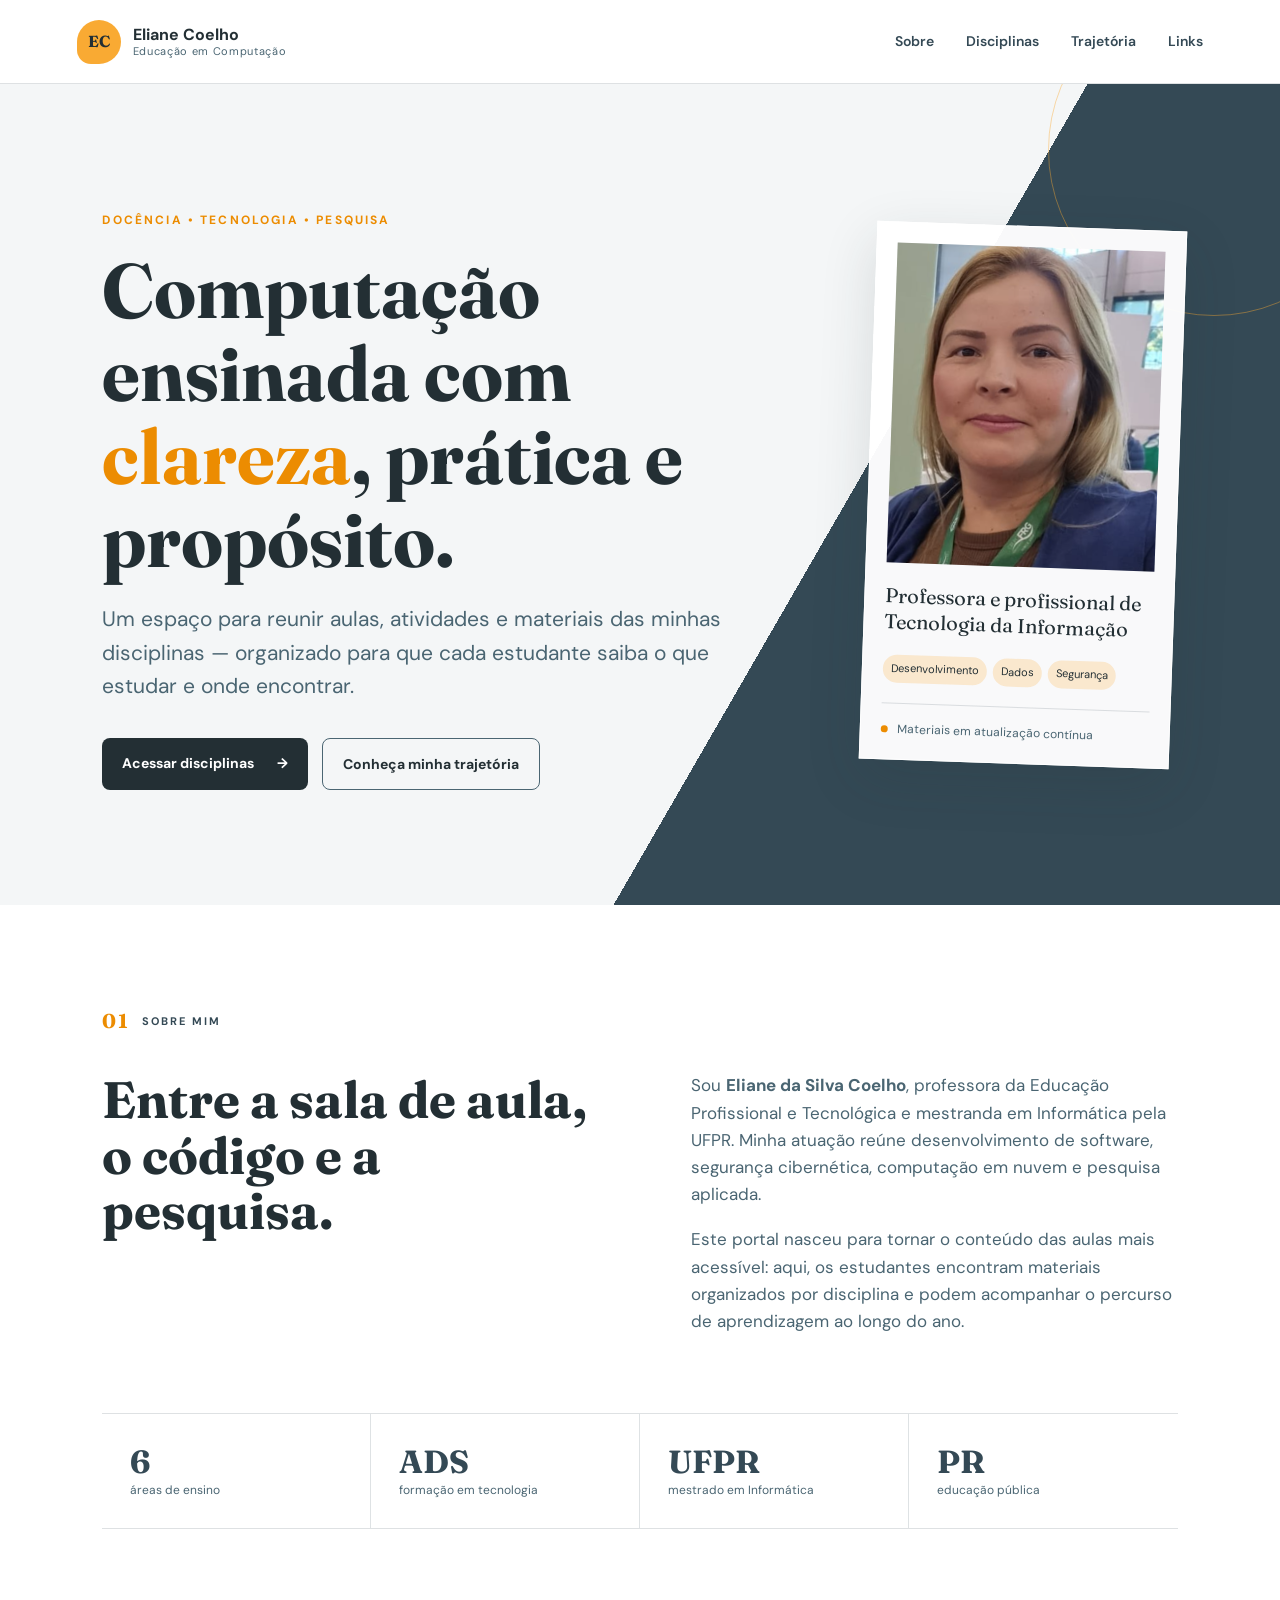
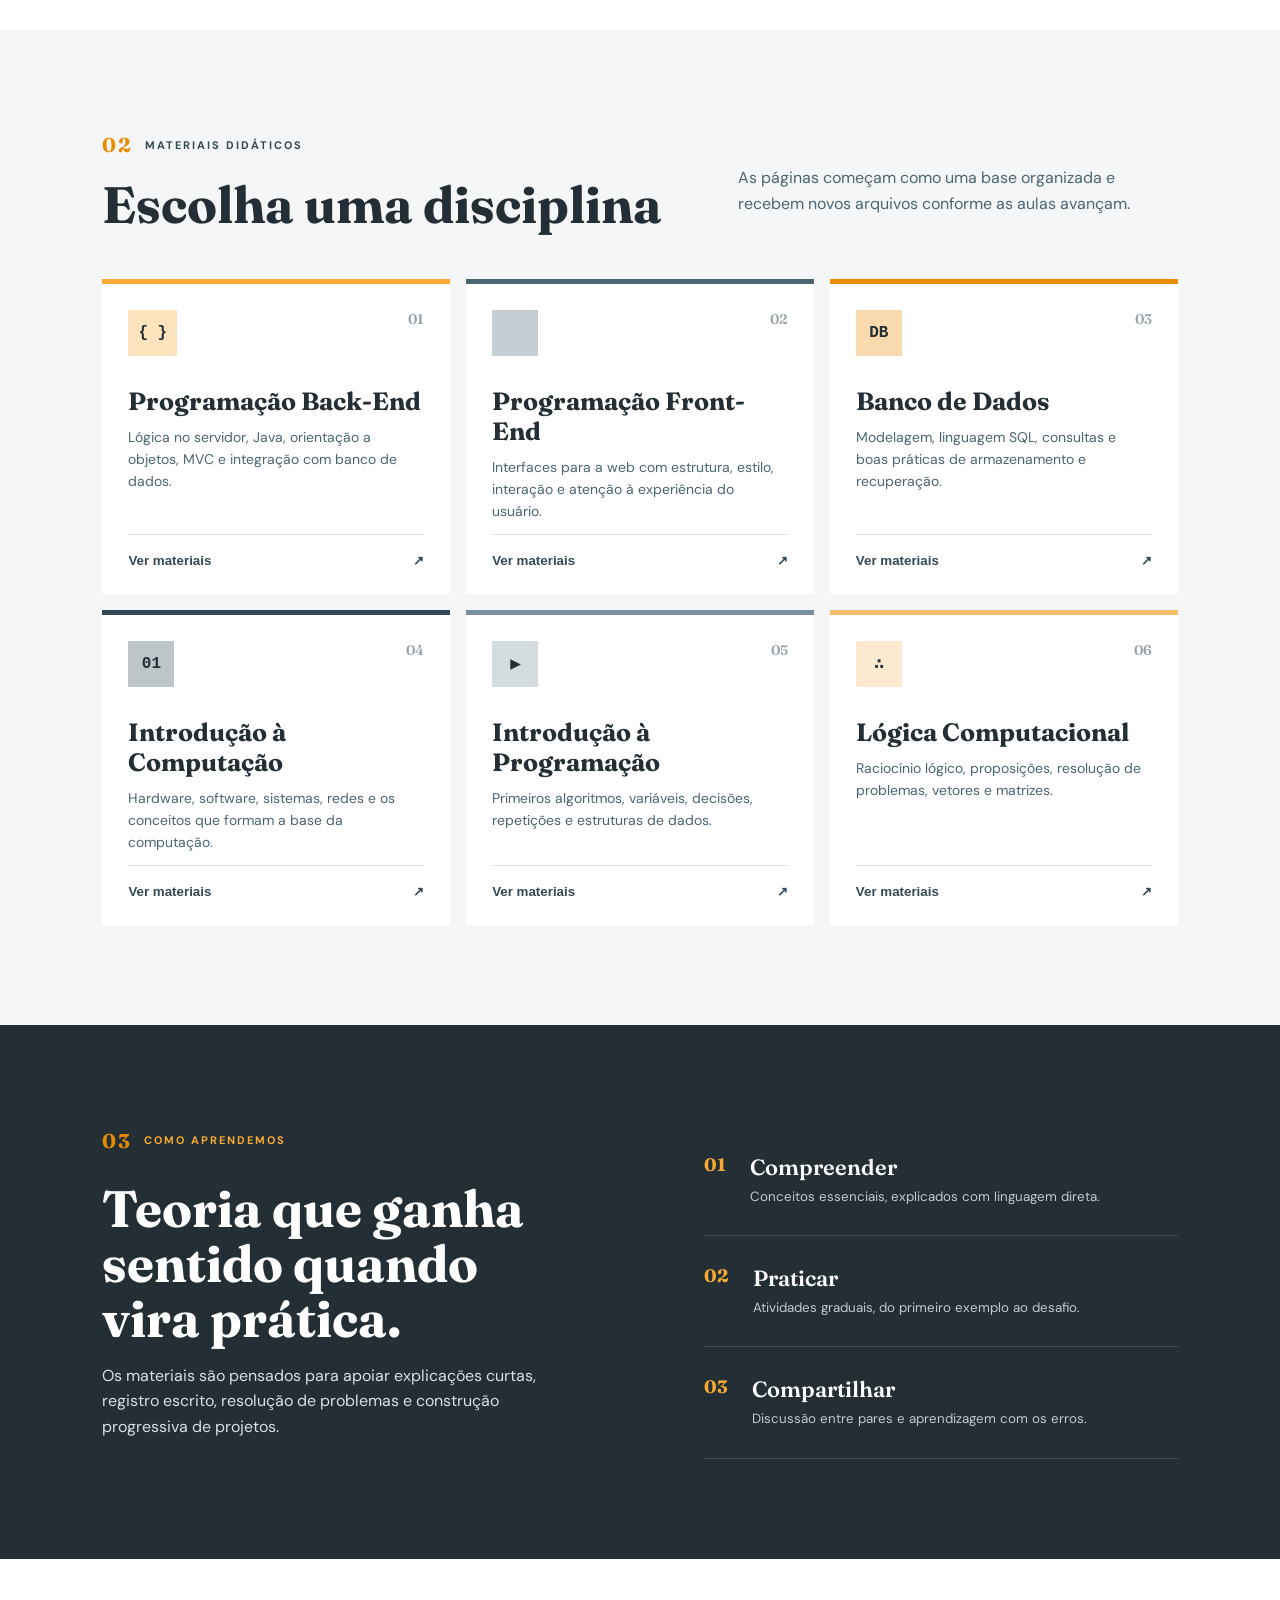
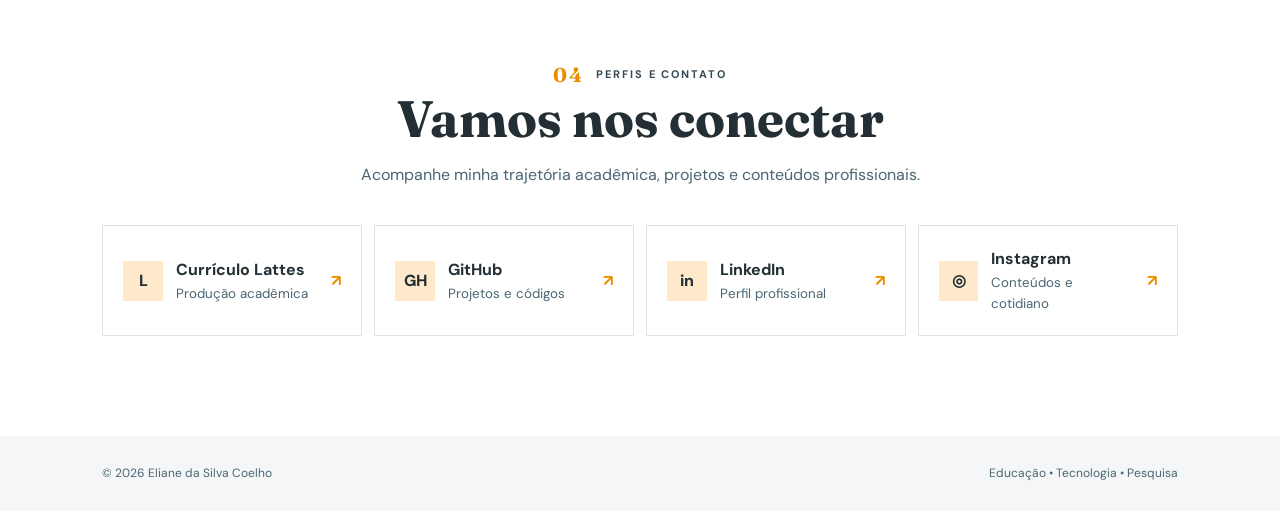
==== index.html @ 1f626c92 "Add files via upload" ====
<!doctype html>
<html lang="pt-BR">
<head>
  <meta charset="utf-8">
  <meta name="viewport" content="width=device-width, initial-scale=1">
  <meta name="description" content="Portal didático de Eliane da Silva Coelho — aulas, atividades e materiais de Computação.">
  <title>Prof.ª Eliane Coelho | Computação e Tecnologia</title>
  <link rel="preconnect" href="https://fonts.googleapis.com">
  <link rel="preconnect" href="https://fonts.gstatic.com" crossorigin>
  <link href="https://fonts.googleapis.com/css2?family=DM+Sans:wght@400;500;600;700&family=Fraunces:opsz,wght@9..144,600;9..144,700&display=swap" rel="stylesheet">
  <link rel="stylesheet" href="styles.css">
</head>
<body>
  <a class="skip-link" href="#conteudo">Ir para o conteúdo</a>
  <header class="topbar">
    <a class="brand" href="#inicio" aria-label="Página inicial de Eliane Coelho">
      <span class="brand-mark">EC</span>
      <span><strong>Eliane Coelho</strong><small>Educação em Computação</small></span>
    </a>
    <button class="menu-button" aria-label="Abrir menu" aria-expanded="false">☰</button>
    <nav class="nav" aria-label="Navegação principal">
      <a href="#sobre">Sobre</a><a href="#disciplinas">Disciplinas</a><a href="#trajetoria">Trajetória</a><a href="#contato">Links</a>
    </nav>
  </header>

  <main id="conteudo">
    <section class="hero" id="inicio">
      <div class="hero-copy">
        <p class="eyebrow">DOCÊNCIA • TECNOLOGIA • PESQUISA</p>
        <h1>Computação ensinada com <em>clareza</em>, prática e propósito.</h1>
        <p class="lead">Um espaço para reunir aulas, atividades e materiais das minhas disciplinas — organizado para que cada estudante saiba o que estudar e onde encontrar.</p>
        <div class="hero-actions">
          <a class="button primary" href="#disciplinas">Acessar disciplinas <span>→</span></a>
          <a class="button secondary" href="#sobre">Conheça minha trajetória</a>
        </div>
      </div>
      <aside class="hero-card" aria-label="Resumo profissional">
        <img class="portrait" src="eliane-coelho.png" alt="Eliane da Silva Coelho">
        <p>Professora e profissional de Tecnologia da Informação</p>
        <div class="mini-tags"><span>Desenvolvimento</span><span>Dados</span><span>Segurança</span></div>
        <div class="status"><i></i> Materiais em atualização contínua</div>
      </aside>
    </section>

    <section class="section intro" id="sobre">
      <div class="section-label"><span>01</span> SOBRE MIM</div>
      <div class="intro-grid">
        <h2>Entre a sala de aula, o código e a pesquisa.</h2>
        <div>
          <p>Sou <strong>Eliane da Silva Coelho</strong>, professora da Educação Profissional e Tecnológica e mestranda em Informática pela UFPR. Minha atuação reúne desenvolvimento de software, segurança cibernética, computação em nuvem e pesquisa aplicada.</p>
          <p>Este portal nasceu para tornar o conteúdo das aulas mais acessível: aqui, os estudantes encontram materiais organizados por disciplina e podem acompanhar o percurso de aprendizagem ao longo do ano.</p>
        </div>
      </div>
      <div class="facts">
        <div><strong>6</strong><span>áreas de ensino</span></div>
        <div><strong>ADS</strong><span>formação em tecnologia</span></div>
        <div><strong>UFPR</strong><span>mestrado em Informática</span></div>
        <div><strong>PR</strong><span>educação pública</span></div>
      </div>
    </section>

    <section class="section subjects" id="disciplinas">
      <div class="section-heading">
        <div><div class="section-label"><span>02</span> MATERIAIS DIDÁTICOS</div><h2>Escolha uma disciplina</h2></div>
        <p>As páginas começam como uma base organizada e recebem novos arquivos conforme as aulas avançam.</p>
      </div>
      <div class="subject-grid" id="subjectGrid"></div>
    </section>

    <section class="section method" id="trajetoria">
      <div class="method-copy">
        <div class="section-label light"><span>03</span> COMO APRENDEMOS</div>
        <h2>Teoria que ganha sentido quando vira prática.</h2>
        <p>Os materiais são pensados para apoiar explicações curtas, registro escrito, resolução de problemas e construção progressiva de projetos.</p>
      </div>
      <div class="method-list">
        <div><b>01</b><span><strong>Compreender</strong><small>Conceitos essenciais, explicados com linguagem direta.</small></span></div>
        <div><b>02</b><span><strong>Praticar</strong><small>Atividades graduais, do primeiro exemplo ao desafio.</small></span></div>
        <div><b>03</b><span><strong>Compartilhar</strong><small>Discussão entre pares e aprendizagem com os erros.</small></span></div>
      </div>
    </section>

    <section class="section links" id="contato">
      <div class="section-label"><span>04</span> PERFIS E CONTATO</div>
      <h2>Vamos nos conectar</h2>
      <p>Acompanhe minha trajetória acadêmica, projetos e conteúdos profissionais.</p>
      <div class="social-grid" id="socialGrid"></div>
    </section>
  </main>

  <footer><span>© <span id="year"></span> Eliane da Silva Coelho</span><span>Educação • Tecnologia • Pesquisa</span></footer>

  <dialog id="subjectModal">
    <button class="modal-close" aria-label="Fechar">×</button>
    <div id="modalContent"></div>
  </dialog>
  <script src="content.js"></script>
  <script src="app.js"></script>
</body>
</html>
---- styles.css ----
:root{--ink:#232f34;--slate:#4a6572;--navy:#344955;--orange:#f9aa33;--orange-dark:#ec8c01;--paper:#fff;--cloud:#f4f6f7;--mist:#e7ecee;--line:rgba(52,73,85,.16);--shadow:0 18px 55px rgba(35,47,52,.14)}
*{box-sizing:border-box}html{scroll-behavior:smooth}body{margin:0;background:var(--paper);color:var(--ink);font-family:"DM Sans",sans-serif;line-height:1.6}.skip-link{position:absolute;top:-60px;left:20px;background:var(--ink);color:#fff;padding:10px;z-index:100}.skip-link:focus{top:10px}.topbar{height:84px;display:flex;align-items:center;justify-content:space-between;padding:0 clamp(24px,6vw,88px);border-bottom:1px solid var(--line);background:rgba(255,255,255,.92);backdrop-filter:blur(12px);position:sticky;top:0;z-index:20}.brand{display:flex;align-items:center;gap:12px;color:var(--ink);text-decoration:none}.brand-mark{display:grid;place-items:center;width:44px;height:44px;border-radius:50% 50% 50% 14px;background:var(--orange);color:var(--ink);font-family:Fraunces;font-weight:700}.brand span:last-child{display:flex;flex-direction:column;line-height:1.2}.brand small{font-size:11px;letter-spacing:.06em;color:var(--slate)}.nav{display:flex;gap:32px}.nav a{color:var(--navy);text-decoration:none;font-size:14px;font-weight:600}.nav a:hover{color:var(--orange-dark)}.menu-button{display:none;border:0;background:none;font-size:24px}.hero{min-height:680px;padding:clamp(60px,9vw,120px) clamp(24px,8vw,120px);display:grid;grid-template-columns:minmax(0,1.5fr) minmax(300px,.7fr);align-items:center;gap:8vw;background:linear-gradient(120deg,var(--cloud) 0 62%,var(--navy) 62%);position:relative;overflow:hidden}.hero:before{content:"";position:absolute;width:330px;height:330px;border:1px solid rgba(249,170,51,.42);border-radius:50%;right:-100px;top:-100px}.eyebrow{color:var(--orange-dark);font-size:12px;font-weight:700;letter-spacing:.18em}.hero h1,.section h2,dialog h2{font-family:Fraunces,serif;line-height:1.08;margin:20px 0;color:var(--ink)}.hero h1{font-size:clamp(46px,6vw,82px);max-width:900px}.hero h1 em{color:var(--orange-dark);font-style:normal}.lead{max-width:700px;font-size:clamp(17px,1.7vw,21px);color:var(--slate)}.hero-actions{display:flex;gap:14px;margin-top:34px;flex-wrap:wrap}.button{padding:14px 20px;border-radius:8px;text-decoration:none;font-weight:700;font-size:14px}.primary{background:var(--ink);color:white}.primary span{margin-left:20px}.secondary{border:1px solid var(--slate);color:var(--ink)}.hero-card{background:rgba(255,255,255,.97);border:1px solid white;padding:20px;box-shadow:var(--shadow);transform:rotate(2deg);max-width:360px}.portrait{display:block;width:100%;height:320px;object-fit:cover;object-position:center 25%;background:var(--mist)}.hero-card>p{font-family:Fraunces;font-size:20px;line-height:1.3}.mini-tags{display:flex;gap:6px;flex-wrap:wrap}.mini-tags span{font-size:11px;background:rgba(249,170,51,.22);padding:5px 8px;border-radius:20px}.status{font-size:12px;color:var(--slate);border-top:1px solid var(--line);margin-top:20px;padding-top:16px}.status i{display:inline-block;width:7px;height:7px;border-radius:50%;background:var(--orange-dark);margin-right:6px}.section{padding:100px clamp(24px,8vw,120px)}.section-label{display:flex;gap:12px;align-items:center;font-size:11px;font-weight:700;letter-spacing:.18em;color:var(--navy)}.section-label span{font-family:Fraunces;font-size:20px;color:var(--orange-dark)}.intro-grid{display:grid;grid-template-columns:1fr 1fr;gap:8vw;margin-top:35px}.section h2{font-size:clamp(36px,4vw,58px);margin:0}.intro-grid p{font-size:17px;color:var(--slate);margin:0 0 18px}.facts{display:grid;grid-template-columns:repeat(4,1fr);margin-top:60px;border-top:1px solid var(--line);border-bottom:1px solid var(--line)}.facts div{padding:28px;border-right:1px solid var(--line);display:flex;flex-direction:column}.facts div:last-child{border:0}.facts strong{font:700 32px Fraunces;color:var(--navy)}.facts span{font-size:12px;color:var(--slate)}.subjects{background:var(--cloud)}.section-heading{display:flex;justify-content:space-between;align-items:end;gap:40px;margin-bottom:46px}.section-heading h2{margin-top:16px}.section-heading>p{max-width:440px;color:var(--slate)}.subject-grid{display:grid;grid-template-columns:repeat(3,1fr);gap:16px}.subject-card{background:var(--paper);padding:26px;min-height:315px;border-top:5px solid var(--accent);transition:.25s ease;display:flex;flex-direction:column}.subject-card:hover{transform:translateY(-5px);box-shadow:var(--shadow)}.subject-card.green{--accent:var(--orange)}.subject-card.rose{--accent:var(--slate)}.subject-card.sand{--accent:var(--orange-dark)}.subject-card.blue{--accent:var(--navy)}.subject-card.plum{--accent:#78909b}.subject-card.coral{--accent:#f4bd68}.card-top{display:flex;justify-content:space-between}.subject-icon{height:46px;min-width:46px;padding:0 10px;display:grid;place-items:center;background:color-mix(in srgb,var(--accent),white 68%);color:var(--ink);font:700 16px monospace}.card-number{font:600 14px Fraunces;color:#94a1a6}.subject-card h3{font:700 25px Fraunces;color:var(--ink);margin:30px 0 10px}.subject-card p{font-size:14px;color:var(--slate);margin:0}.card-link{margin-top:auto;padding:18px 0 0;border:0;border-top:1px solid var(--line);background:none;color:var(--navy);display:flex;justify-content:space-between;font-weight:700;cursor:pointer}.method{background:var(--ink);color:#fff;display:grid;grid-template-columns:1fr 1fr;gap:10vw}.section-label.light{color:var(--orange)}.method h2{color:white;margin-top:24px}.method-copy p{color:#d8e0e3;max-width:600px}.method-list>div{display:flex;gap:24px;padding:28px 0;border-bottom:1px solid rgba(255,255,255,.15)}.method-list b{color:var(--orange);font:700 18px Fraunces}.method-list span{display:flex;flex-direction:column}.method-list strong{font:600 22px Fraunces}.method-list small{color:#bfcbd0;margin-top:5px}.links{text-align:center}.links .section-label{justify-content:center}.links>p{color:var(--slate)}.social-grid{display:grid;grid-template-columns:repeat(4,1fr);gap:12px;margin-top:38px;text-align:left}.social-card{display:flex;align-items:center;gap:13px;border:1px solid var(--line);padding:20px;text-decoration:none;color:var(--ink);transition:.2s}.social-card:hover{border-color:var(--orange);transform:translateY(-3px)}.social-icon{display:grid;place-items:center;width:40px;height:40px;background:rgba(249,170,51,.25);font-weight:800}.social-card span:nth-child(2){display:flex;flex-direction:column}.social-card small{color:var(--slate)}.social-card b{margin-left:auto;color:var(--orange-dark)}footer{padding:28px clamp(24px,8vw,120px);background:var(--cloud);display:flex;justify-content:space-between;font-size:12px;color:var(--slate)}dialog{width:min(680px,calc(100% - 32px));border:0;padding:40px;box-shadow:0 30px 100px rgba(20,40,34,.3);background:var(--paper)}dialog::backdrop{background:rgba(35,47,52,.68);backdrop-filter:blur(4px)}.modal-close{position:absolute;right:18px;top:12px;border:0;background:none;font-size:32px;color:var(--navy);cursor:pointer}.material-list{margin-top:30px}.material-list div{display:grid;grid-template-columns:42px 1fr;gap:0 12px;padding:17px 0;border-top:1px solid var(--line)}.material-list span{grid-row:1/3;color:var(--orange-dark);font:700 18px Fraunces}.material-list small{color:var(--slate)}
@media(max-width:900px){.nav{display:none;position:absolute;top:84px;left:0;right:0;background:var(--paper);padding:25px;flex-direction:column;box-shadow:var(--shadow)}.menu-open .nav{display:flex}.menu-button{display:block}.hero{grid-template-columns:1fr;background:linear-gradient(145deg,var(--cloud),var(--mist));padding-top:70px}.hero-card{max-width:420px;transform:none}.intro-grid,.method{grid-template-columns:1fr}.subject-grid{grid-template-columns:repeat(2,1fr)}.social-grid{grid-template-columns:repeat(2,1fr)}}
@media(max-width:600px){.topbar{height:72px}.brand small{display:none}.hero{min-height:auto}.hero h1{font-size:44px}.section{padding:70px 22px}.intro-grid{gap:25px}.facts{grid-template-columns:repeat(2,1fr)}.facts div:nth-child(2){border-right:0}.section-heading{display:block}.subject-grid,.social-grid{grid-template-columns:1fr}.method{gap:30px}footer{flex-direction:column;gap:8px}dialog{padding:32px 22px}}
@media(prefers-reduced-motion:reduce){html{scroll-behavior:auto}*{transition:none!important}}
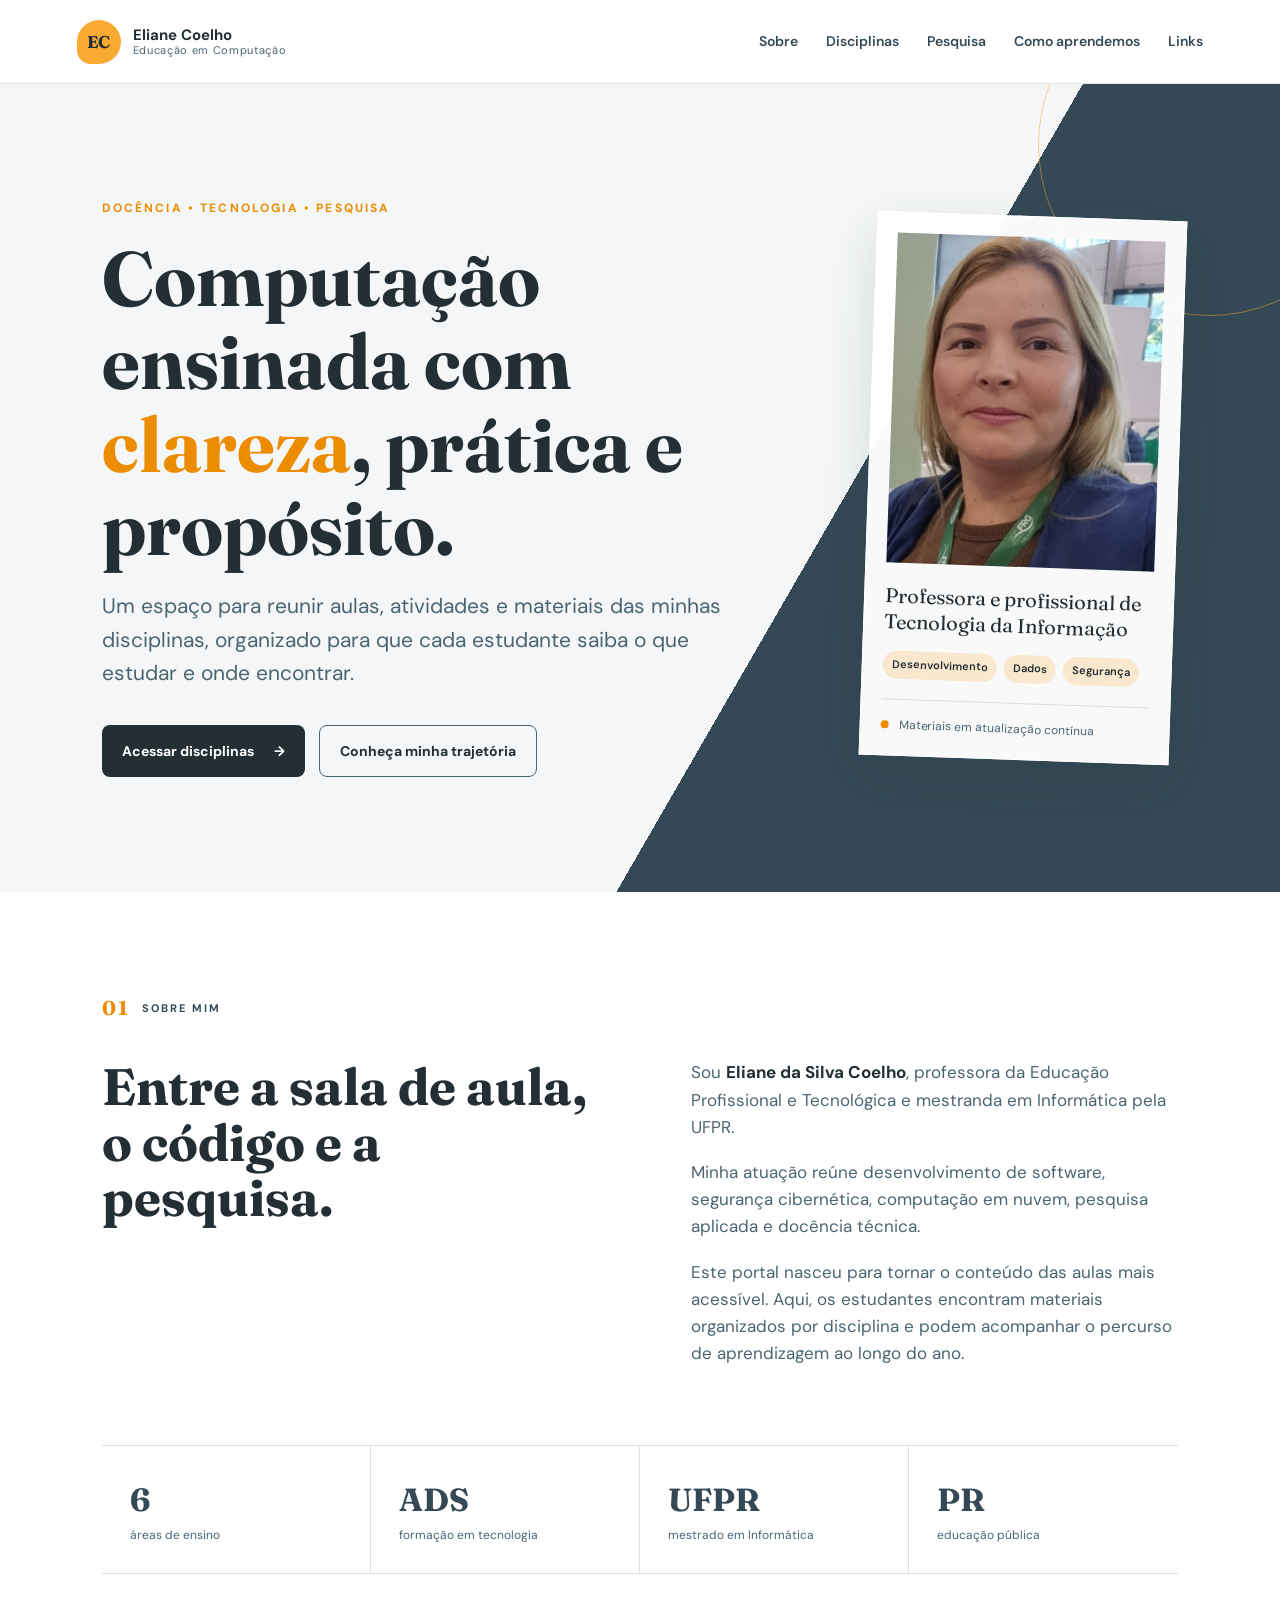
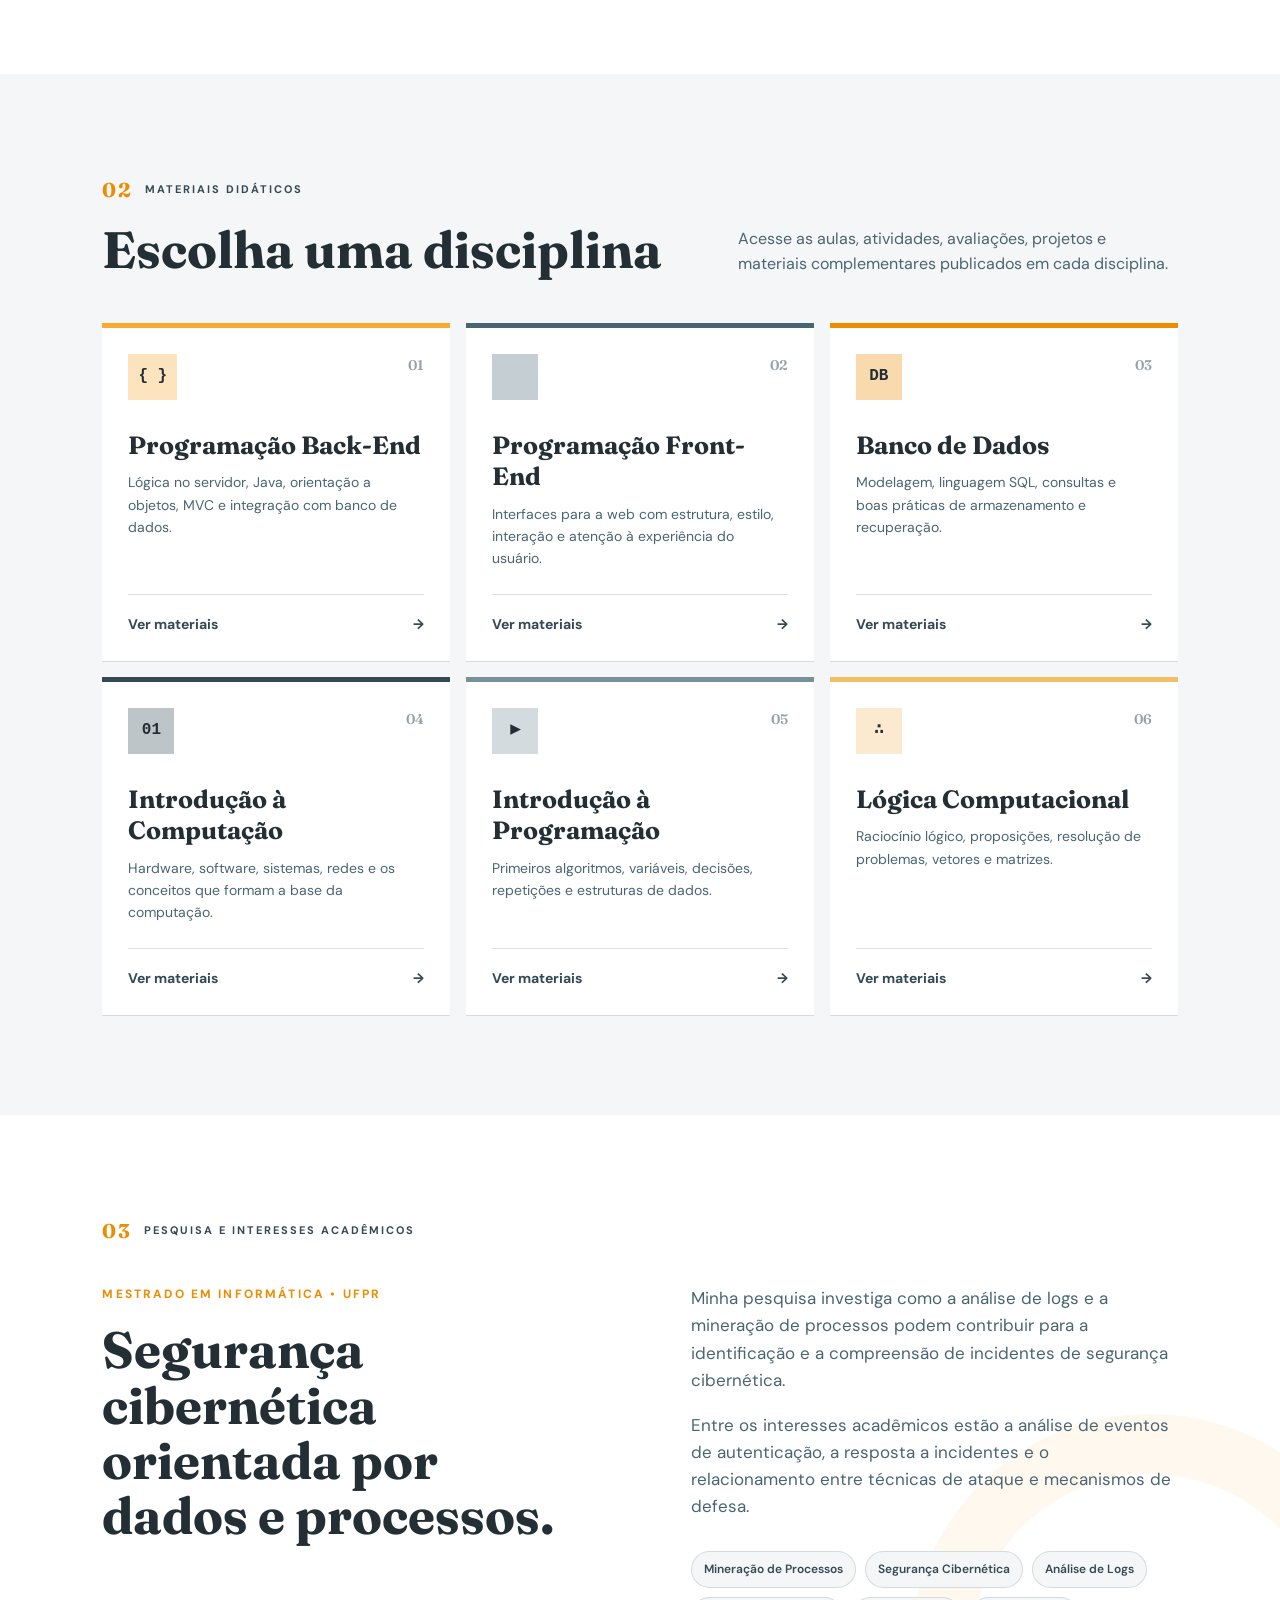
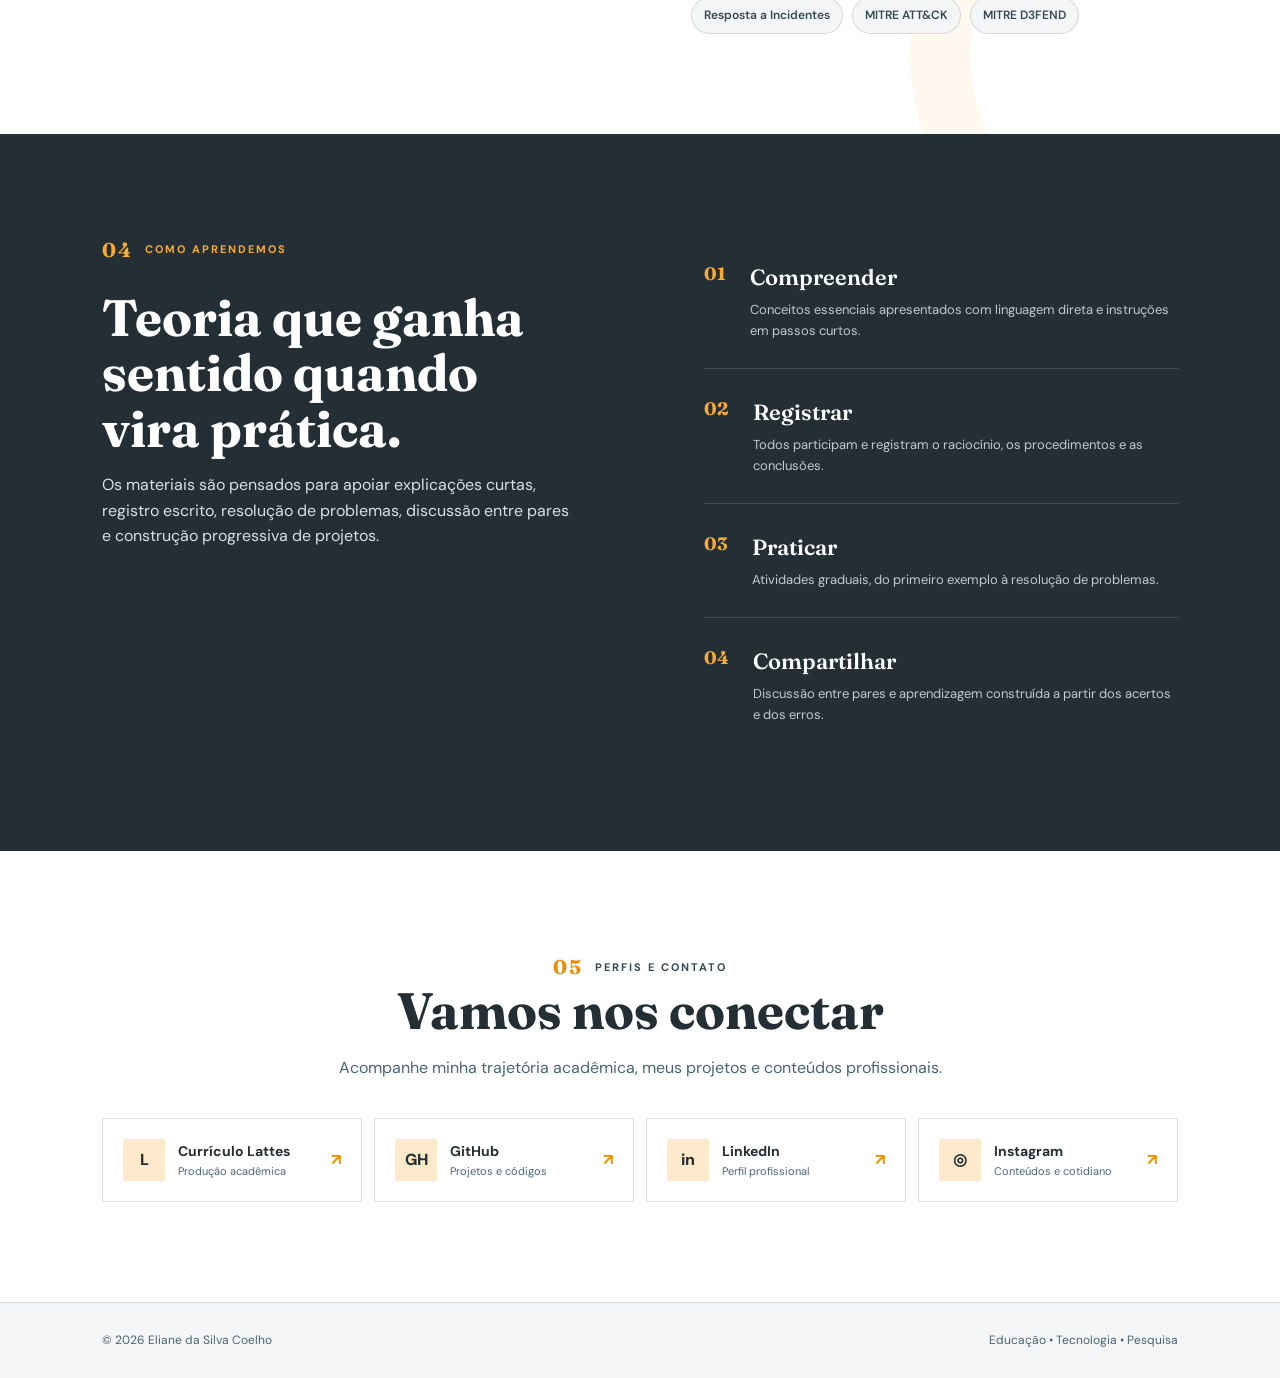
==== commit 16b5c9db: "first commit" ====
--- a/index.html
+++ b/index.html
@@ -2,99 +2,439 @@
 <html lang="pt-BR">
 <head>
   <meta charset="utf-8">
-  <meta name="viewport" content="width=device-width, initial-scale=1">
-  <meta name="description" content="Portal didático de Eliane da Silva Coelho — aulas, atividades e materiais de Computação.">
+
+  <meta
+    name="viewport"
+    content="width=device-width, initial-scale=1"
+  >
+
+  <meta
+    name="description"
+    content="Portal didático de Eliane da Silva Coelho — aulas, atividades e materiais de Computação."
+  >
+
   <title>Prof.ª Eliane Coelho | Computação e Tecnologia</title>
+
   <link rel="preconnect" href="https://fonts.googleapis.com">
-  <link rel="preconnect" href="https://fonts.gstatic.com" crossorigin>
-  <link href="https://fonts.googleapis.com/css2?family=DM+Sans:wght@400;500;600;700&family=Fraunces:opsz,wght@9..144,600;9..144,700&display=swap" rel="stylesheet">
+
+  <link
+    rel="preconnect"
+    href="https://fonts.gstatic.com"
+    crossorigin
+  >
+
+  <link
+    href="https://fonts.googleapis.com/css2?family=DM+Sans:wght@400;500;600;700&family=Fraunces:opsz,wght@9..144,600;9..144,700&display=swap"
+    rel="stylesheet"
+  >
+
   <link rel="stylesheet" href="styles.css">
 </head>
+
 <body>
-  <a class="skip-link" href="#conteudo">Ir para o conteúdo</a>
+
+  <a class="skip-link" href="#conteudo">
+    Ir para o conteúdo
+  </a>
+
   <header class="topbar">
-    <a class="brand" href="#inicio" aria-label="Página inicial de Eliane Coelho">
+
+    <a
+      class="brand"
+      href="#inicio"
+      aria-label="Página inicial de Eliane Coelho"
+    >
       <span class="brand-mark">EC</span>
-      <span><strong>Eliane Coelho</strong><small>Educação em Computação</small></span>
+
+      <span>
+        <strong>Eliane Coelho</strong>
+        <small>Educação em Computação</small>
+      </span>
     </a>
-    <button class="menu-button" aria-label="Abrir menu" aria-expanded="false">☰</button>
+
+    <button
+      class="menu-button"
+      aria-label="Abrir menu"
+      aria-expanded="false"
+    >
+      ☰
+    </button>
+
     <nav class="nav" aria-label="Navegação principal">
-      <a href="#sobre">Sobre</a><a href="#disciplinas">Disciplinas</a><a href="#trajetoria">Trajetória</a><a href="#contato">Links</a>
+      <a href="#sobre">Sobre</a>
+      <a href="#disciplinas">Disciplinas</a>
+      <a href="#pesquisa">Pesquisa</a>
+      <a href="#metodologia">Como aprendemos</a>
+      <a href="#contato">Links</a>
     </nav>
+
   </header>
 
   <main id="conteudo">
+
+    <!-- APRESENTAÇÃO -->
+
     <section class="hero" id="inicio">
+
       <div class="hero-copy">
-        <p class="eyebrow">DOCÊNCIA • TECNOLOGIA • PESQUISA</p>
-        <h1>Computação ensinada com <em>clareza</em>, prática e propósito.</h1>
-        <p class="lead">Um espaço para reunir aulas, atividades e materiais das minhas disciplinas — organizado para que cada estudante saiba o que estudar e onde encontrar.</p>
+
+        <p class="eyebrow">
+          DOCÊNCIA • TECNOLOGIA • PESQUISA
+        </p>
+
+        <h1>
+          Computação ensinada com
+          <em>clareza</em>, prática e propósito.
+        </h1>
+
+        <p class="lead">
+          Um espaço para reunir aulas, atividades e materiais
+          das minhas disciplinas, organizado para que cada
+          estudante saiba o que estudar e onde encontrar.
+        </p>
+
         <div class="hero-actions">
-          <a class="button primary" href="#disciplinas">Acessar disciplinas <span>→</span></a>
-          <a class="button secondary" href="#sobre">Conheça minha trajetória</a>
-        </div>
-      </div>
-      <aside class="hero-card" aria-label="Resumo profissional">
-        <img class="portrait" src="eliane-coelho.png" alt="Eliane da Silva Coelho">
-        <p>Professora e profissional de Tecnologia da Informação</p>
-        <div class="mini-tags"><span>Desenvolvimento</span><span>Dados</span><span>Segurança</span></div>
-        <div class="status"><i></i> Materiais em atualização contínua</div>
+
+          <a class="button primary" href="#disciplinas">
+            Acessar disciplinas
+            <span>→</span>
+          </a>
+
+          <a class="button secondary" href="#sobre">
+            Conheça minha trajetória
+          </a>
+
+        </div>
+
+      </div>
+
+      <aside
+        class="hero-card"
+        aria-label="Resumo profissional"
+      >
+
+        <img
+          class="portrait"
+          src="eliane-coelho.png"
+          alt="Eliane da Silva Coelho"
+        >
+
+        <p>
+          Professora e profissional de Tecnologia da Informação
+        </p>
+
+        <div class="mini-tags">
+          <span>Desenvolvimento</span>
+          <span>Dados</span>
+          <span>Segurança</span>
+        </div>
+
+        <div class="status">
+          <i></i>
+          Materiais em atualização contínua
+        </div>
+
       </aside>
-    </section>
+
+    </section>
+
+    <!-- SOBRE MIM -->
 
     <section class="section intro" id="sobre">
-      <div class="section-label"><span>01</span> SOBRE MIM</div>
+
+      <div class="section-label">
+        <span>01</span>
+        SOBRE MIM
+      </div>
+
       <div class="intro-grid">
-        <h2>Entre a sala de aula, o código e a pesquisa.</h2>
-        <div>
-          <p>Sou <strong>Eliane da Silva Coelho</strong>, professora da Educação Profissional e Tecnológica e mestranda em Informática pela UFPR. Minha atuação reúne desenvolvimento de software, segurança cibernética, computação em nuvem e pesquisa aplicada.</p>
-          <p>Este portal nasceu para tornar o conteúdo das aulas mais acessível: aqui, os estudantes encontram materiais organizados por disciplina e podem acompanhar o percurso de aprendizagem ao longo do ano.</p>
-        </div>
-      </div>
+
+        <h2>
+          Entre a sala de aula, o código e a pesquisa.
+        </h2>
+
+        <div>
+
+          <p>
+            Sou <strong>Eliane da Silva Coelho</strong>,
+            professora da Educação Profissional e Tecnológica
+            e mestranda em Informática pela UFPR.
+          </p>
+
+          <p>
+            Minha atuação reúne desenvolvimento de software,
+            segurança cibernética, computação em nuvem,
+            pesquisa aplicada e docência técnica.
+          </p>
+
+          <p>
+            Este portal nasceu para tornar o conteúdo das aulas
+            mais acessível. Aqui, os estudantes encontram
+            materiais organizados por disciplina e podem
+            acompanhar o percurso de aprendizagem ao longo
+            do ano.
+          </p>
+
+        </div>
+
+      </div>
+
       <div class="facts">
-        <div><strong>6</strong><span>áreas de ensino</span></div>
-        <div><strong>ADS</strong><span>formação em tecnologia</span></div>
-        <div><strong>UFPR</strong><span>mestrado em Informática</span></div>
-        <div><strong>PR</strong><span>educação pública</span></div>
-      </div>
-    </section>
+
+        <div>
+          <strong>6</strong>
+          <span>áreas de ensino</span>
+        </div>
+
+        <div>
+          <strong>ADS</strong>
+          <span>formação em tecnologia</span>
+        </div>
+
+        <div>
+          <strong>UFPR</strong>
+          <span>mestrado em Informática</span>
+        </div>
+
+        <div>
+          <strong>PR</strong>
+          <span>educação pública</span>
+        </div>
+
+      </div>
+
+    </section>
+
+    <!-- DISCIPLINAS -->
 
     <section class="section subjects" id="disciplinas">
+
       <div class="section-heading">
-        <div><div class="section-label"><span>02</span> MATERIAIS DIDÁTICOS</div><h2>Escolha uma disciplina</h2></div>
-        <p>As páginas começam como uma base organizada e recebem novos arquivos conforme as aulas avançam.</p>
-      </div>
-      <div class="subject-grid" id="subjectGrid"></div>
-    </section>
-
-    <section class="section method" id="trajetoria">
+
+        <div>
+
+          <div class="section-label">
+            <span>02</span>
+            MATERIAIS DIDÁTICOS
+          </div>
+
+          <h2>Escolha uma disciplina</h2>
+
+        </div>
+
+        <p>
+          Acesse as aulas, atividades, avaliações, projetos
+          e materiais complementares publicados em cada
+          disciplina.
+        </p>
+
+      </div>
+
+      <!-- Os cards serão criados automaticamente pelo app.js -->
+
+      <div
+        class="subject-grid"
+        id="subjectGrid"
+        aria-live="polite"
+      ></div>
+
+    </section>
+
+    <!-- PESQUISA -->
+
+    <section class="section research" id="pesquisa">
+
+      <div class="section-label">
+        <span>03</span>
+        PESQUISA E INTERESSES ACADÊMICOS
+      </div>
+
+      <div class="research-grid">
+
+        <div class="research-heading">
+
+          <p class="eyebrow">
+            MESTRADO EM INFORMÁTICA • UFPR
+          </p>
+
+          <h2>
+            Segurança cibernética orientada por dados e processos.
+          </h2>
+
+        </div>
+
+        <div class="research-content">
+
+          <p>
+            Minha pesquisa investiga como a análise de logs e
+            a mineração de processos podem contribuir para a
+            identificação e a compreensão de incidentes de
+            segurança cibernética.
+          </p>
+
+          <p>
+            Entre os interesses acadêmicos estão a análise de
+            eventos de autenticação, a resposta a incidentes e
+            o relacionamento entre técnicas de ataque e
+            mecanismos de defesa.
+          </p>
+
+          <div class="research-topics">
+
+            <span>Mineração de Processos</span>
+            <span>Segurança Cibernética</span>
+            <span>Análise de Logs</span>
+            <span>Resposta a Incidentes</span>
+            <span>MITRE ATT&amp;CK</span>
+            <span>MITRE D3FEND</span>
+
+          </div>
+
+        </div>
+
+      </div>
+
+    </section>
+
+    <!-- COMO APRENDEMOS -->
+
+    <section
+      class="section method"
+      id="metodologia"
+    >
+
       <div class="method-copy">
-        <div class="section-label light"><span>03</span> COMO APRENDEMOS</div>
-        <h2>Teoria que ganha sentido quando vira prática.</h2>
-        <p>Os materiais são pensados para apoiar explicações curtas, registro escrito, resolução de problemas e construção progressiva de projetos.</p>
-      </div>
+
+        <div class="section-label light">
+          <span>04</span>
+          COMO APRENDEMOS
+        </div>
+
+        <h2>
+          Teoria que ganha sentido quando vira prática.
+        </h2>
+
+        <p>
+          Os materiais são pensados para apoiar explicações
+          curtas, registro escrito, resolução de problemas,
+          discussão entre pares e construção progressiva
+          de projetos.
+        </p>
+
+      </div>
+
       <div class="method-list">
-        <div><b>01</b><span><strong>Compreender</strong><small>Conceitos essenciais, explicados com linguagem direta.</small></span></div>
-        <div><b>02</b><span><strong>Praticar</strong><small>Atividades graduais, do primeiro exemplo ao desafio.</small></span></div>
-        <div><b>03</b><span><strong>Compartilhar</strong><small>Discussão entre pares e aprendizagem com os erros.</small></span></div>
-      </div>
-    </section>
+
+        <div>
+          <b>01</b>
+
+          <span>
+            <strong>Compreender</strong>
+
+            <small>
+              Conceitos essenciais apresentados com linguagem
+              direta e instruções em passos curtos.
+            </small>
+          </span>
+        </div>
+
+        <div>
+          <b>02</b>
+
+          <span>
+            <strong>Registrar</strong>
+
+            <small>
+              Todos participam e registram o raciocínio,
+              os procedimentos e as conclusões.
+            </small>
+          </span>
+        </div>
+
+        <div>
+          <b>03</b>
+
+          <span>
+            <strong>Praticar</strong>
+
+            <small>
+              Atividades graduais, do primeiro exemplo
+              à resolução de problemas.
+            </small>
+          </span>
+        </div>
+
+        <div>
+          <b>04</b>
+
+          <span>
+            <strong>Compartilhar</strong>
+
+            <small>
+              Discussão entre pares e aprendizagem construída
+              a partir dos acertos e dos erros.
+            </small>
+          </span>
+        </div>
+
+      </div>
+
+    </section>
+
+    <!-- PERFIS PROFISSIONAIS -->
 
     <section class="section links" id="contato">
-      <div class="section-label"><span>04</span> PERFIS E CONTATO</div>
+
+      <div class="section-label">
+        <span>05</span>
+        PERFIS E CONTATO
+      </div>
+
       <h2>Vamos nos conectar</h2>
-      <p>Acompanhe minha trajetória acadêmica, projetos e conteúdos profissionais.</p>
-      <div class="social-grid" id="socialGrid"></div>
-    </section>
+
+      <p>
+        Acompanhe minha trajetória acadêmica,
+        meus projetos e conteúdos profissionais.
+      </p>
+
+      <!-- Os links serão criados pelo content.js e app.js -->
+
+      <div
+        class="social-grid"
+        id="socialGrid"
+      ></div>
+
+    </section>
+
   </main>
 
-  <footer><span>© <span id="year"></span> Eliane da Silva Coelho</span><span>Educação • Tecnologia • Pesquisa</span></footer>
-
-  <dialog id="subjectModal">
-    <button class="modal-close" aria-label="Fechar">×</button>
-    <div id="modalContent"></div>
-  </dialog>
+  <footer>
+
+    <span>
+      © <span id="year"></span>
+      Eliane da Silva Coelho
+    </span>
+
+    <span>
+      Educação • Tecnologia • Pesquisa
+    </span>
+
+  </footer>
+
+  <!--
+    content.js:
+    informações das disciplinas e links pessoais.
+
+    materiais.js:
+    cadastro de aulas, atividades e avaliações.
+
+    app.js:
+    criação automática dos cards e funcionamento do menu.
+  -->
+
   <script src="content.js"></script>
+  <script src="materiais.js"></script>
   <script src="app.js"></script>
+
 </body>
-</html>
+</html>
--- a/styles.css
+++ b/styles.css
@@ -1,5 +1,1302 @@
-:root{--ink:#232f34;--slate:#4a6572;--navy:#344955;--orange:#f9aa33;--orange-dark:#ec8c01;--paper:#fff;--cloud:#f4f6f7;--mist:#e7ecee;--line:rgba(52,73,85,.16);--shadow:0 18px 55px rgba(35,47,52,.14)}
-*{box-sizing:border-box}html{scroll-behavior:smooth}body{margin:0;background:var(--paper);color:var(--ink);font-family:"DM Sans",sans-serif;line-height:1.6}.skip-link{position:absolute;top:-60px;left:20px;background:var(--ink);color:#fff;padding:10px;z-index:100}.skip-link:focus{top:10px}.topbar{height:84px;display:flex;align-items:center;justify-content:space-between;padding:0 clamp(24px,6vw,88px);border-bottom:1px solid var(--line);background:rgba(255,255,255,.92);backdrop-filter:blur(12px);position:sticky;top:0;z-index:20}.brand{display:flex;align-items:center;gap:12px;color:var(--ink);text-decoration:none}.brand-mark{display:grid;place-items:center;width:44px;height:44px;border-radius:50% 50% 50% 14px;background:var(--orange);color:var(--ink);font-family:Fraunces;font-weight:700}.brand span:last-child{display:flex;flex-direction:column;line-height:1.2}.brand small{font-size:11px;letter-spacing:.06em;color:var(--slate)}.nav{display:flex;gap:32px}.nav a{color:var(--navy);text-decoration:none;font-size:14px;font-weight:600}.nav a:hover{color:var(--orange-dark)}.menu-button{display:none;border:0;background:none;font-size:24px}.hero{min-height:680px;padding:clamp(60px,9vw,120px) clamp(24px,8vw,120px);display:grid;grid-template-columns:minmax(0,1.5fr) minmax(300px,.7fr);align-items:center;gap:8vw;background:linear-gradient(120deg,var(--cloud) 0 62%,var(--navy) 62%);position:relative;overflow:hidden}.hero:before{content:"";position:absolute;width:330px;height:330px;border:1px solid rgba(249,170,51,.42);border-radius:50%;right:-100px;top:-100px}.eyebrow{color:var(--orange-dark);font-size:12px;font-weight:700;letter-spacing:.18em}.hero h1,.section h2,dialog h2{font-family:Fraunces,serif;line-height:1.08;margin:20px 0;color:var(--ink)}.hero h1{font-size:clamp(46px,6vw,82px);max-width:900px}.hero h1 em{color:var(--orange-dark);font-style:normal}.lead{max-width:700px;font-size:clamp(17px,1.7vw,21px);color:var(--slate)}.hero-actions{display:flex;gap:14px;margin-top:34px;flex-wrap:wrap}.button{padding:14px 20px;border-radius:8px;text-decoration:none;font-weight:700;font-size:14px}.primary{background:var(--ink);color:white}.primary span{margin-left:20px}.secondary{border:1px solid var(--slate);color:var(--ink)}.hero-card{background:rgba(255,255,255,.97);border:1px solid white;padding:20px;box-shadow:var(--shadow);transform:rotate(2deg);max-width:360px}.portrait{display:block;width:100%;height:320px;object-fit:cover;object-position:center 25%;background:var(--mist)}.hero-card>p{font-family:Fraunces;font-size:20px;line-height:1.3}.mini-tags{display:flex;gap:6px;flex-wrap:wrap}.mini-tags span{font-size:11px;background:rgba(249,170,51,.22);padding:5px 8px;border-radius:20px}.status{font-size:12px;color:var(--slate);border-top:1px solid var(--line);margin-top:20px;padding-top:16px}.status i{display:inline-block;width:7px;height:7px;border-radius:50%;background:var(--orange-dark);margin-right:6px}.section{padding:100px clamp(24px,8vw,120px)}.section-label{display:flex;gap:12px;align-items:center;font-size:11px;font-weight:700;letter-spacing:.18em;color:var(--navy)}.section-label span{font-family:Fraunces;font-size:20px;color:var(--orange-dark)}.intro-grid{display:grid;grid-template-columns:1fr 1fr;gap:8vw;margin-top:35px}.section h2{font-size:clamp(36px,4vw,58px);margin:0}.intro-grid p{font-size:17px;color:var(--slate);margin:0 0 18px}.facts{display:grid;grid-template-columns:repeat(4,1fr);margin-top:60px;border-top:1px solid var(--line);border-bottom:1px solid var(--line)}.facts div{padding:28px;border-right:1px solid var(--line);display:flex;flex-direction:column}.facts div:last-child{border:0}.facts strong{font:700 32px Fraunces;color:var(--navy)}.facts span{font-size:12px;color:var(--slate)}.subjects{background:var(--cloud)}.section-heading{display:flex;justify-content:space-between;align-items:end;gap:40px;margin-bottom:46px}.section-heading h2{margin-top:16px}.section-heading>p{max-width:440px;color:var(--slate)}.subject-grid{display:grid;grid-template-columns:repeat(3,1fr);gap:16px}.subject-card{background:var(--paper);padding:26px;min-height:315px;border-top:5px solid var(--accent);transition:.25s ease;display:flex;flex-direction:column}.subject-card:hover{transform:translateY(-5px);box-shadow:var(--shadow)}.subject-card.green{--accent:var(--orange)}.subject-card.rose{--accent:var(--slate)}.subject-card.sand{--accent:var(--orange-dark)}.subject-card.blue{--accent:var(--navy)}.subject-card.plum{--accent:#78909b}.subject-card.coral{--accent:#f4bd68}.card-top{display:flex;justify-content:space-between}.subject-icon{height:46px;min-width:46px;padding:0 10px;display:grid;place-items:center;background:color-mix(in srgb,var(--accent),white 68%);color:var(--ink);font:700 16px monospace}.card-number{font:600 14px Fraunces;color:#94a1a6}.subject-card h3{font:700 25px Fraunces;color:var(--ink);margin:30px 0 10px}.subject-card p{font-size:14px;color:var(--slate);margin:0}.card-link{margin-top:auto;padding:18px 0 0;border:0;border-top:1px solid var(--line);background:none;color:var(--navy);display:flex;justify-content:space-between;font-weight:700;cursor:pointer}.method{background:var(--ink);color:#fff;display:grid;grid-template-columns:1fr 1fr;gap:10vw}.section-label.light{color:var(--orange)}.method h2{color:white;margin-top:24px}.method-copy p{color:#d8e0e3;max-width:600px}.method-list>div{display:flex;gap:24px;padding:28px 0;border-bottom:1px solid rgba(255,255,255,.15)}.method-list b{color:var(--orange);font:700 18px Fraunces}.method-list span{display:flex;flex-direction:column}.method-list strong{font:600 22px Fraunces}.method-list small{color:#bfcbd0;margin-top:5px}.links{text-align:center}.links .section-label{justify-content:center}.links>p{color:var(--slate)}.social-grid{display:grid;grid-template-columns:repeat(4,1fr);gap:12px;margin-top:38px;text-align:left}.social-card{display:flex;align-items:center;gap:13px;border:1px solid var(--line);padding:20px;text-decoration:none;color:var(--ink);transition:.2s}.social-card:hover{border-color:var(--orange);transform:translateY(-3px)}.social-icon{display:grid;place-items:center;width:40px;height:40px;background:rgba(249,170,51,.25);font-weight:800}.social-card span:nth-child(2){display:flex;flex-direction:column}.social-card small{color:var(--slate)}.social-card b{margin-left:auto;color:var(--orange-dark)}footer{padding:28px clamp(24px,8vw,120px);background:var(--cloud);display:flex;justify-content:space-between;font-size:12px;color:var(--slate)}dialog{width:min(680px,calc(100% - 32px));border:0;padding:40px;box-shadow:0 30px 100px rgba(20,40,34,.3);background:var(--paper)}dialog::backdrop{background:rgba(35,47,52,.68);backdrop-filter:blur(4px)}.modal-close{position:absolute;right:18px;top:12px;border:0;background:none;font-size:32px;color:var(--navy);cursor:pointer}.material-list{margin-top:30px}.material-list div{display:grid;grid-template-columns:42px 1fr;gap:0 12px;padding:17px 0;border-top:1px solid var(--line)}.material-list span{grid-row:1/3;color:var(--orange-dark);font:700 18px Fraunces}.material-list small{color:var(--slate)}
-@media(max-width:900px){.nav{display:none;position:absolute;top:84px;left:0;right:0;background:var(--paper);padding:25px;flex-direction:column;box-shadow:var(--shadow)}.menu-open .nav{display:flex}.menu-button{display:block}.hero{grid-template-columns:1fr;background:linear-gradient(145deg,var(--cloud),var(--mist));padding-top:70px}.hero-card{max-width:420px;transform:none}.intro-grid,.method{grid-template-columns:1fr}.subject-grid{grid-template-columns:repeat(2,1fr)}.social-grid{grid-template-columns:repeat(2,1fr)}}
-@media(max-width:600px){.topbar{height:72px}.brand small{display:none}.hero{min-height:auto}.hero h1{font-size:44px}.section{padding:70px 22px}.intro-grid{gap:25px}.facts{grid-template-columns:repeat(2,1fr)}.facts div:nth-child(2){border-right:0}.section-heading{display:block}.subject-grid,.social-grid{grid-template-columns:1fr}.method{gap:30px}footer{flex-direction:column;gap:8px}dialog{padding:32px 22px}}
-@media(prefers-reduced-motion:reduce){html{scroll-behavior:auto}*{transition:none!important}}
+/* =========================================================
+   PALETA E CONFIGURAÇÕES GERAIS
+   ========================================================= */
+
+:root {
+  --laranja: #f9aa33;
+  --laranja-escuro: #ec8c01;
+  --azul-claro: #4a6572;
+  --grafite: #232f34;
+  --azul-escuro: #344955;
+  --branco: #ffffff;
+
+  --cinza-claro: #f4f6f7;
+  --cinza-medio: #e7ecee;
+  --texto-secundario: #60727b;
+
+  --linha: rgba(52, 73, 85, 0.16);
+  --sombra: 0 18px 55px rgba(35, 47, 52, 0.14);
+  --sombra-leve: 0 10px 30px rgba(35, 47, 52, 0.09);
+
+  --largura-maxima: 1280px;
+  --raio: 10px;
+}
+
+/* =========================================================
+   RESET
+   ========================================================= */
+
+* {
+  box-sizing: border-box;
+}
+
+html {
+  scroll-behavior: smooth;
+  scroll-padding-top: 100px;
+}
+
+body {
+  margin: 0;
+  background: var(--branco);
+  color: var(--grafite);
+  font-family: "DM Sans", sans-serif;
+  line-height: 1.6;
+}
+
+img {
+  display: block;
+  max-width: 100%;
+}
+
+button,
+input,
+select,
+textarea {
+  font: inherit;
+}
+
+a {
+  color: inherit;
+}
+
+.skip-link {
+  position: absolute;
+  top: -70px;
+  left: 20px;
+  z-index: 1000;
+  padding: 10px 16px;
+  background: var(--grafite);
+  color: var(--branco);
+  text-decoration: none;
+}
+
+.skip-link:focus {
+  top: 10px;
+}
+
+/* =========================================================
+   CABEÇALHO
+   ========================================================= */
+
+.topbar {
+  position: sticky;
+  top: 0;
+  z-index: 100;
+
+  min-height: 84px;
+  padding: 0 clamp(24px, 6vw, 88px);
+
+  display: flex;
+  align-items: center;
+  justify-content: space-between;
+  gap: 30px;
+
+  background: rgba(255, 255, 255, 0.94);
+  border-bottom: 1px solid var(--linha);
+  backdrop-filter: blur(12px);
+}
+
+.brand {
+  display: flex;
+  align-items: center;
+  gap: 12px;
+
+  color: var(--grafite);
+  text-decoration: none;
+}
+
+.brand-mark {
+  width: 44px;
+  height: 44px;
+
+  display: grid;
+  place-items: center;
+
+  background: var(--laranja);
+  color: var(--grafite);
+
+  border-radius: 50% 50% 50% 14px;
+
+  font-family: "Fraunces", serif;
+  font-size: 17px;
+  font-weight: 700;
+}
+
+.brand > span:last-child {
+  display: flex;
+  flex-direction: column;
+  line-height: 1.2;
+}
+
+.brand strong {
+  font-size: 15px;
+}
+
+.brand small {
+  color: var(--azul-claro);
+  font-size: 11px;
+  letter-spacing: 0.06em;
+}
+
+.nav {
+  display: flex;
+  align-items: center;
+  gap: 28px;
+}
+
+.nav a {
+  position: relative;
+
+  color: var(--azul-escuro);
+  font-size: 14px;
+  font-weight: 600;
+  text-decoration: none;
+}
+
+.nav a::after {
+  content: "";
+
+  position: absolute;
+  right: 0;
+  bottom: -8px;
+  left: 0;
+
+  height: 2px;
+
+  background: var(--laranja);
+  transform: scaleX(0);
+  transform-origin: center;
+  transition: transform 0.2s ease;
+}
+
+.nav a:hover {
+  color: var(--laranja-escuro);
+}
+
+.nav a:hover::after {
+  transform: scaleX(1);
+}
+
+.menu-button {
+  display: none;
+
+  padding: 8px;
+  border: 0;
+  background: transparent;
+  color: var(--grafite);
+
+  font-size: 25px;
+  cursor: pointer;
+}
+
+/* =========================================================
+   APRESENTAÇÃO
+   ========================================================= */
+
+.hero {
+  position: relative;
+  min-height: 680px;
+  padding:
+    clamp(60px, 9vw, 120px)
+    clamp(24px, 8vw, 120px);
+
+  display: grid;
+  grid-template-columns: minmax(0, 1.5fr) minmax(300px, 0.7fr);
+  align-items: center;
+  gap: 8vw;
+
+  background:
+    linear-gradient(
+      120deg,
+      var(--cinza-claro) 0%,
+      var(--cinza-claro) 62%,
+      var(--azul-escuro) 62%,
+      var(--azul-escuro) 100%
+    );
+
+  overflow: hidden;
+}
+
+.hero::before {
+  content: "";
+
+  position: absolute;
+  top: -110px;
+  right: -100px;
+
+  width: 340px;
+  height: 340px;
+
+  border: 1px solid rgba(249, 170, 51, 0.5);
+  border-radius: 50%;
+}
+
+.hero-copy {
+  position: relative;
+  z-index: 1;
+}
+
+.eyebrow {
+  margin: 0;
+
+  color: var(--laranja-escuro);
+  font-size: 12px;
+  font-weight: 700;
+  letter-spacing: 0.18em;
+}
+
+.hero h1,
+.section h2 {
+  font-family: "Fraunces", serif;
+  color: var(--grafite);
+  line-height: 1.08;
+}
+
+.hero h1 {
+  max-width: 900px;
+  margin: 20px 0;
+
+  font-size: clamp(46px, 6vw, 82px);
+}
+
+.hero h1 em {
+  color: var(--laranja-escuro);
+  font-style: normal;
+}
+
+.lead {
+  max-width: 700px;
+  margin: 0;
+
+  color: var(--azul-claro);
+  font-size: clamp(17px, 1.7vw, 21px);
+}
+
+.hero-actions {
+  margin-top: 34px;
+
+  display: flex;
+  flex-wrap: wrap;
+  gap: 14px;
+}
+
+.button {
+  padding: 14px 20px;
+
+  display: inline-flex;
+  align-items: center;
+  justify-content: center;
+
+  border-radius: 8px;
+
+  font-size: 14px;
+  font-weight: 700;
+  text-decoration: none;
+
+  transition:
+    transform 0.2s ease,
+    box-shadow 0.2s ease,
+    background 0.2s ease;
+}
+
+.button:hover {
+  transform: translateY(-2px);
+}
+
+.button.primary {
+  background: var(--grafite);
+  color: var(--branco);
+}
+
+.button.primary:hover {
+  background: var(--azul-escuro);
+  box-shadow: var(--sombra-leve);
+}
+
+.button.primary span {
+  margin-left: 20px;
+}
+
+.button.secondary {
+  border: 1px solid var(--azul-claro);
+  color: var(--grafite);
+}
+
+.button.secondary:hover {
+  border-color: var(--laranja-escuro);
+  background: var(--branco);
+}
+
+/* =========================================================
+   CARTÃO DA FOTO
+   ========================================================= */
+
+.hero-card {
+  position: relative;
+  z-index: 1;
+
+  width: 100%;
+  max-width: 370px;
+  padding: 20px;
+
+  justify-self: center;
+
+  background: rgba(255, 255, 255, 0.97);
+  border: 1px solid var(--branco);
+  box-shadow: var(--sombra);
+
+  transform: rotate(2deg);
+}
+
+.portrait {
+  width: 100%;
+  height: 330px;
+
+  object-fit: cover;
+  object-position: center 25%;
+
+  background: var(--cinza-medio);
+}
+
+.hero-card > p {
+  margin: 20px 0 16px;
+
+  color: var(--grafite);
+  font-family: "Fraunces", serif;
+  font-size: 20px;
+  line-height: 1.3;
+}
+
+.mini-tags {
+  display: flex;
+  flex-wrap: wrap;
+  gap: 7px;
+}
+
+.mini-tags span {
+  padding: 5px 9px;
+
+  background: rgba(249, 170, 51, 0.22);
+  border-radius: 20px;
+
+  color: var(--grafite);
+  font-size: 11px;
+  font-weight: 600;
+}
+
+.status {
+  margin-top: 20px;
+  padding-top: 16px;
+
+  border-top: 1px solid var(--linha);
+
+  color: var(--azul-claro);
+  font-size: 12px;
+}
+
+.status i {
+  width: 8px;
+  height: 8px;
+  margin-right: 7px;
+
+  display: inline-block;
+
+  background: var(--laranja-escuro);
+  border-radius: 50%;
+}
+
+/* =========================================================
+   CONFIGURAÇÃO DAS SEÇÕES
+   ========================================================= */
+
+.section {
+  padding:
+    100px
+    clamp(24px, 8vw, 120px);
+}
+
+.section-label {
+  display: flex;
+  align-items: center;
+  gap: 12px;
+
+  color: var(--azul-escuro);
+  font-size: 11px;
+  font-weight: 700;
+  letter-spacing: 0.18em;
+}
+
+.section-label span {
+  color: var(--laranja-escuro);
+  font-family: "Fraunces", serif;
+  font-size: 20px;
+}
+
+.section h2 {
+  margin: 0;
+
+  font-size: clamp(36px, 4vw, 58px);
+}
+
+/* =========================================================
+   SOBRE MIM
+   ========================================================= */
+
+.intro-grid {
+  margin-top: 35px;
+
+  display: grid;
+  grid-template-columns: 1fr 1fr;
+  gap: 8vw;
+}
+
+.intro-grid p {
+  margin: 0 0 18px;
+
+  color: var(--azul-claro);
+  font-size: 17px;
+}
+
+.intro-grid strong {
+  color: var(--grafite);
+}
+
+.facts {
+  margin-top: 60px;
+
+  display: grid;
+  grid-template-columns: repeat(4, 1fr);
+
+  border-top: 1px solid var(--linha);
+  border-bottom: 1px solid var(--linha);
+}
+
+.facts div {
+  padding: 28px;
+
+  display: flex;
+  flex-direction: column;
+
+  border-right: 1px solid var(--linha);
+}
+
+.facts div:last-child {
+  border-right: 0;
+}
+
+.facts strong {
+  color: var(--azul-escuro);
+  font-family: "Fraunces", serif;
+  font-size: 32px;
+  font-weight: 700;
+}
+
+.facts span {
+  color: var(--azul-claro);
+  font-size: 12px;
+}
+
+/* =========================================================
+   DISCIPLINAS
+   ========================================================= */
+
+.subjects {
+  background: var(--cinza-claro);
+}
+
+.section-heading {
+  margin-bottom: 46px;
+
+  display: flex;
+  align-items: flex-end;
+  justify-content: space-between;
+  gap: 40px;
+}
+
+.section-heading h2 {
+  margin-top: 16px;
+}
+
+.section-heading > p {
+  max-width: 440px;
+  margin: 0;
+
+  color: var(--azul-claro);
+}
+
+.subject-grid {
+  display: grid;
+  grid-template-columns: repeat(3, 1fr);
+  gap: 16px;
+}
+
+.subject-card {
+  --accent: var(--laranja);
+
+  min-height: 320px;
+  padding: 26px;
+
+  display: flex;
+  flex-direction: column;
+
+  background: var(--branco);
+  border-top: 5px solid var(--accent);
+
+  box-shadow: 0 1px 0 var(--linha);
+
+  transition:
+    transform 0.25s ease,
+    box-shadow 0.25s ease;
+}
+
+.subject-card:hover {
+  transform: translateY(-5px);
+  box-shadow: var(--sombra);
+}
+
+.subject-card.green {
+  --accent: var(--laranja);
+}
+
+.subject-card.rose {
+  --accent: var(--azul-claro);
+}
+
+.subject-card.sand {
+  --accent: var(--laranja-escuro);
+}
+
+.subject-card.blue {
+  --accent: var(--azul-escuro);
+}
+
+.subject-card.plum {
+  --accent: #78909b;
+}
+
+.subject-card.coral {
+  --accent: #f4bd68;
+}
+
+.card-top {
+  display: flex;
+  justify-content: space-between;
+}
+
+.subject-icon {
+  min-width: 46px;
+  height: 46px;
+  padding: 0 10px;
+
+  display: grid;
+  place-items: center;
+
+  background:
+    color-mix(
+      in srgb,
+      var(--accent),
+      var(--branco) 68%
+    );
+
+  color: var(--grafite);
+  font-family: monospace;
+  font-size: 16px;
+  font-weight: 700;
+}
+
+.card-number {
+  color: #94a1a6;
+  font-family: "Fraunces", serif;
+  font-size: 14px;
+  font-weight: 600;
+}
+
+.subject-card h3 {
+  margin: 30px 0 10px;
+
+  color: var(--grafite);
+  font-family: "Fraunces", serif;
+  font-size: 25px;
+  line-height: 1.25;
+}
+
+.subject-card p {
+  margin: 0 0 24px;
+
+  color: var(--azul-claro);
+  font-size: 14px;
+}
+
+.card-link {
+  width: 100%;
+  margin-top: auto;
+  padding: 18px 0 0;
+
+  display: flex;
+  justify-content: space-between;
+  align-items: center;
+
+  background: transparent;
+  border: 0;
+  border-top: 1px solid var(--linha);
+
+  color: var(--azul-escuro);
+  font-size: 14px;
+  font-weight: 700;
+  text-decoration: none;
+
+  cursor: pointer;
+}
+
+.card-link:hover {
+  color: var(--laranja-escuro);
+}
+
+/* =========================================================
+   PESQUISA
+   ========================================================= */
+
+.research {
+  position: relative;
+  background: var(--branco);
+  overflow: hidden;
+}
+
+.research::after {
+  content: "";
+
+  position: absolute;
+  right: -110px;
+  bottom: -160px;
+
+  width: 360px;
+  height: 360px;
+
+  border: 60px solid rgba(249, 170, 51, 0.08);
+  border-radius: 50%;
+}
+
+.research-grid {
+  position: relative;
+  z-index: 1;
+
+  margin-top: 38px;
+
+  display: grid;
+  grid-template-columns: 1fr 1fr;
+  gap: 8vw;
+}
+
+.research-heading h2 {
+  margin-top: 18px;
+}
+
+.research-content p {
+  margin: 0 0 18px;
+
+  color: var(--azul-claro);
+  font-size: 17px;
+}
+
+.research-topics {
+  margin-top: 30px;
+
+  display: flex;
+  flex-wrap: wrap;
+  gap: 9px;
+}
+
+.research-topics span {
+  padding: 8px 12px;
+
+  background: var(--cinza-claro);
+  border: 1px solid var(--linha);
+  border-radius: 20px;
+
+  color: var(--azul-escuro);
+  font-size: 12px;
+  font-weight: 600;
+}
+
+/* =========================================================
+   COMO APRENDEMOS
+   ========================================================= */
+
+.method {
+  display: grid;
+  grid-template-columns: 1fr 1fr;
+  gap: 10vw;
+
+  background: var(--grafite);
+  color: var(--branco);
+}
+
+.section-label.light {
+  color: var(--laranja);
+}
+
+.section-label.light span {
+  color: var(--laranja);
+}
+
+.method h2 {
+  margin-top: 24px;
+  color: var(--branco);
+}
+
+.method-copy p {
+  max-width: 600px;
+
+  color: #d8e0e3;
+}
+
+.method-list > div {
+  padding: 26px 0;
+
+  display: flex;
+  gap: 24px;
+
+  border-bottom: 1px solid rgba(255, 255, 255, 0.15);
+}
+
+.method-list > div:last-child {
+  border-bottom: 0;
+}
+
+.method-list b {
+  color: var(--laranja);
+  font-family: "Fraunces", serif;
+  font-size: 18px;
+}
+
+.method-list span {
+  display: flex;
+  flex-direction: column;
+}
+
+.method-list strong {
+  color: var(--branco);
+  font-family: "Fraunces", serif;
+  font-size: 22px;
+  font-weight: 600;
+}
+
+.method-list small {
+  margin-top: 5px;
+
+  color: #bfcbd0;
+  font-size: 13px;
+}
+
+/* =========================================================
+   LINKS E REDES SOCIAIS
+   ========================================================= */
+
+.links {
+  text-align: center;
+}
+
+.links .section-label {
+  justify-content: center;
+}
+
+.links > p {
+  color: var(--azul-claro);
+}
+
+.social-grid {
+  margin-top: 38px;
+
+  display: grid;
+  grid-template-columns: repeat(4, 1fr);
+  gap: 12px;
+
+  text-align: left;
+}
+
+.social-card {
+  padding: 20px;
+
+  display: flex;
+  align-items: center;
+  gap: 13px;
+
+  border: 1px solid var(--linha);
+
+  color: var(--grafite);
+  text-decoration: none;
+
+  transition:
+    transform 0.2s ease,
+    border-color 0.2s ease,
+    box-shadow 0.2s ease;
+}
+
+.social-card:hover {
+  border-color: var(--laranja);
+  box-shadow: var(--sombra-leve);
+  transform: translateY(-3px);
+}
+
+.social-icon {
+  width: 42px;
+  height: 42px;
+
+  display: grid;
+  flex-shrink: 0;
+  place-items: center;
+
+  background: rgba(249, 170, 51, 0.25);
+
+  color: var(--grafite);
+  font-weight: 800;
+}
+
+.social-card > span:nth-child(2) {
+  display: flex;
+  flex-direction: column;
+}
+
+.social-card strong {
+  font-size: 14px;
+}
+
+.social-card small {
+  color: var(--azul-claro);
+  font-size: 11px;
+}
+
+.social-card b {
+  margin-left: auto;
+  color: var(--laranja-escuro);
+}
+
+/* =========================================================
+   RODAPÉ
+   ========================================================= */
+
+footer {
+  padding:
+    28px
+    clamp(24px, 8vw, 120px);
+
+  display: flex;
+  justify-content: space-between;
+  gap: 20px;
+
+  background: var(--cinza-claro);
+  border-top: 1px solid var(--linha);
+
+  color: var(--azul-claro);
+  font-size: 12px;
+}
+
+/* =========================================================
+   PÁGINA DA DISCIPLINA
+   Estes estilos serão usados em disciplina.html
+   ========================================================= */
+
+.discipline-header {
+  padding:
+    70px
+    clamp(24px, 8vw, 120px);
+
+  background:
+    linear-gradient(
+      120deg,
+      var(--grafite),
+      var(--azul-escuro)
+    );
+
+  color: var(--branco);
+}
+
+.discipline-header .eyebrow {
+  color: var(--laranja);
+}
+
+.discipline-header h1 {
+  max-width: 850px;
+  margin: 15px 0;
+
+  color: var(--branco);
+  font-family: "Fraunces", serif;
+  font-size: clamp(40px, 5vw, 68px);
+  line-height: 1.1;
+}
+
+.discipline-header p {
+  max-width: 700px;
+  margin: 0;
+
+  color: #d8e0e3;
+  font-size: 17px;
+}
+
+.back-link {
+  margin-bottom: 30px;
+
+  display: inline-flex;
+  align-items: center;
+  gap: 8px;
+
+  color: var(--laranja);
+  font-size: 14px;
+  font-weight: 700;
+  text-decoration: none;
+}
+
+.back-link:hover {
+  color: var(--branco);
+}
+
+.materials-section {
+  min-height: 450px;
+  padding:
+    80px
+    clamp(24px, 8vw, 120px);
+
+  background: var(--cinza-claro);
+}
+
+.materials-toolbar {
+  margin-bottom: 35px;
+
+  display: flex;
+  justify-content: space-between;
+  align-items: flex-end;
+  gap: 24px;
+}
+
+.materials-toolbar h2 {
+  margin: 0;
+
+  color: var(--grafite);
+  font-family: "Fraunces", serif;
+  font-size: clamp(32px, 4vw, 48px);
+}
+
+.material-filter {
+  min-width: 210px;
+  padding: 11px 14px;
+
+  background: var(--branco);
+  border: 1px solid var(--linha);
+  border-radius: 6px;
+
+  color: var(--grafite);
+}
+
+.materials-grid {
+  display: grid;
+  grid-template-columns: repeat(2, 1fr);
+  gap: 16px;
+}
+
+.material-card {
+  padding: 24px;
+
+  display: grid;
+  grid-template-columns: auto 1fr auto;
+  align-items: center;
+  gap: 18px;
+
+  background: var(--branco);
+  border-left: 5px solid var(--laranja);
+  box-shadow: 0 1px 0 var(--linha);
+}
+
+.material-type {
+  min-width: 58px;
+  padding: 7px 9px;
+
+  background: rgba(249, 170, 51, 0.2);
+  border-radius: 4px;
+
+  color: var(--grafite);
+  font-size: 11px;
+  font-weight: 700;
+  text-align: center;
+  text-transform: uppercase;
+}
+
+.material-info {
+  display: flex;
+  flex-direction: column;
+}
+
+.material-info strong {
+  color: var(--grafite);
+  font-size: 15px;
+}
+
+.material-info small {
+  margin-top: 4px;
+  color: var(--azul-claro);
+}
+
+.material-open {
+  padding: 9px 12px;
+
+  background: var(--grafite);
+  border-radius: 5px;
+
+  color: var(--branco);
+  font-size: 12px;
+  font-weight: 700;
+  text-decoration: none;
+}
+
+.material-open:hover {
+  background: var(--laranja-escuro);
+}
+
+.empty-materials {
+  padding: 50px 30px;
+
+  grid-column: 1 / -1;
+
+  background: var(--branco);
+  border: 1px dashed var(--azul-claro);
+
+  text-align: center;
+}
+
+.empty-materials strong {
+  display: block;
+
+  color: var(--grafite);
+  font-family: "Fraunces", serif;
+  font-size: 24px;
+}
+
+.empty-materials p {
+  margin-bottom: 0;
+  color: var(--azul-claro);
+}
+
+/* =========================================================
+   ACESSIBILIDADE
+   ========================================================= */
+
+a:focus-visible,
+button:focus-visible,
+select:focus-visible {
+  outline: 3px solid var(--laranja);
+  outline-offset: 4px;
+}
+
+/* =========================================================
+   TABLETS
+   ========================================================= */
+
+@media (max-width: 980px) {
+  .nav {
+    display: none;
+
+    position: absolute;
+    top: 84px;
+    right: 0;
+    left: 0;
+
+    padding: 25px;
+
+    flex-direction: column;
+    align-items: flex-start;
+
+    background: var(--branco);
+    box-shadow: var(--sombra);
+  }
+
+  .menu-open .nav {
+    display: flex;
+  }
+
+  .menu-button {
+    display: block;
+  }
+
+  .hero {
+    grid-template-columns: 1fr;
+
+    background:
+      linear-gradient(
+        145deg,
+        var(--cinza-claro),
+        var(--cinza-medio)
+      );
+  }
+
+  .hero-card {
+    max-width: 430px;
+    justify-self: start;
+    transform: none;
+  }
+
+  .intro-grid,
+  .research-grid,
+  .method {
+    grid-template-columns: 1fr;
+  }
+
+  .subject-grid {
+    grid-template-columns: repeat(2, 1fr);
+  }
+
+  .social-grid {
+    grid-template-columns: repeat(2, 1fr);
+  }
+
+  .materials-grid {
+    grid-template-columns: 1fr;
+  }
+}
+
+/* =========================================================
+   CELULARES
+   ========================================================= */
+
+@media (max-width: 620px) {
+  html {
+    scroll-padding-top: 80px;
+  }
+
+  .topbar {
+    min-height: 72px;
+    padding: 0 20px;
+  }
+
+  .brand small {
+    display: none;
+  }
+
+  .nav {
+    top: 72px;
+  }
+
+  .hero {
+    min-height: auto;
+    padding: 65px 22px;
+  }
+
+  .hero h1 {
+    font-size: 43px;
+  }
+
+  .hero-card {
+    width: 100%;
+  }
+
+  .portrait {
+    height: 360px;
+  }
+
+  .section {
+    padding: 70px 22px;
+  }
+
+  .intro-grid,
+  .research-grid {
+    gap: 28px;
+  }
+
+  .facts {
+    grid-template-columns: repeat(2, 1fr);
+  }
+
+  .facts div {
+    padding: 22px 14px;
+  }
+
+  .facts div:nth-child(2) {
+    border-right: 0;
+  }
+
+  .section-heading {
+    display: block;
+  }
+
+  .section-heading > p {
+    margin-top: 18px;
+  }
+
+  .subject-grid,
+  .social-grid {
+    grid-template-columns: 1fr;
+  }
+
+  .method {
+    gap: 30px;
+  }
+
+  .materials-toolbar {
+    align-items: stretch;
+    flex-direction: column;
+  }
+
+  .material-filter {
+    width: 100%;
+  }
+
+  .material-card {
+    grid-template-columns: auto 1fr;
+  }
+
+  .material-open {
+    grid-column: 1 / -1;
+    text-align: center;
+  }
+
+  footer {
+    flex-direction: column;
+  }
+}
+
+/* =========================================================
+   REDUÇÃO DE MOVIMENTO
+   ========================================================= */
+
+@media (prefers-reduced-motion: reduce) {
+  html {
+    scroll-behavior: auto;
+  }
+
+  * {
+    transition: none !important;
+  }
+}
+
+
+.filter-container {
+  display: flex;
+  flex-direction: column;
+  gap: 6px;
+}
+
+.filter-container label {
+  color: var(--azul-claro);
+  font-size: 12px;
+  font-weight: 600;
+}
+
+.discipline-indicator {
+  margin: 0 0 24px;
+  color: var(--azul-claro);
+  font-size: 14px;
+}
+
+.discipline-indicator strong {
+  color: var(--grafite);
+}
+
+.material-info p {
+  margin: 8px 0 0;
+  color: var(--azul-claro);
+  font-size: 13px;
+}
+
+.material-unavailable {
+  background: var(--cinza-medio);
+  color: var(--azul-claro);
+  cursor: default;
+}
